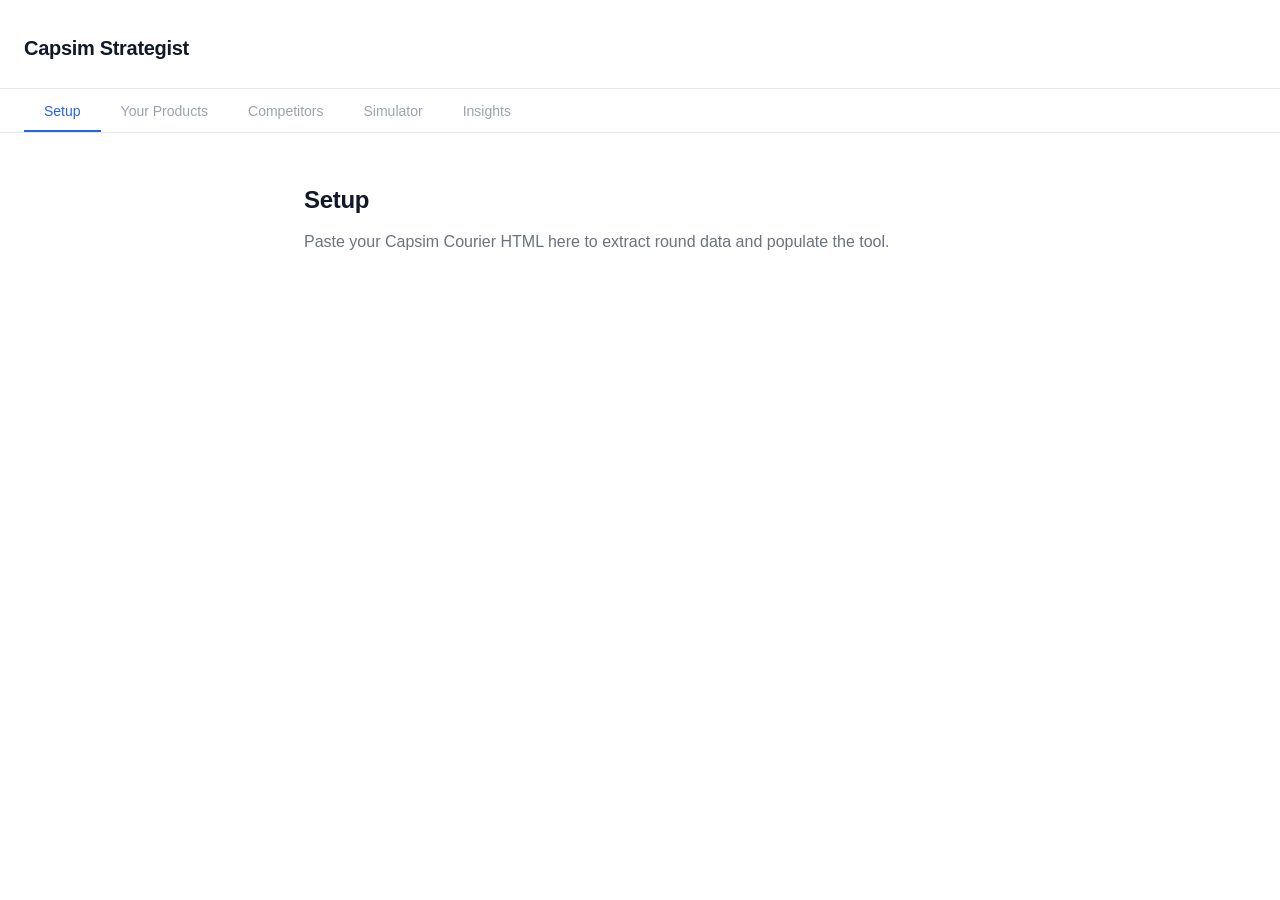
==== index.html @ ab0706ac "Layer 1: skeleton with 5 tabs, clean white styling" ====
<!DOCTYPE html>
<html lang="en">
<head>
    <meta charset="UTF-8">
    <meta name="viewport" content="width=device-width, initial-scale=1.0">
    <title>Capsim Strategist</title>
    <link rel="stylesheet" href="style.css">
</head>
<body>
    <header class="app-header">
        <h1>Capsim Strategist</h1>
    </header>

    <nav class="tab-bar">
        <button class="tab-btn active" data-tab="setup">Setup</button>
        <button class="tab-btn" data-tab="products">Your Products</button>
        <button class="tab-btn" data-tab="competitors">Competitors</button>
        <button class="tab-btn" data-tab="simulator">Simulator</button>
        <button class="tab-btn" data-tab="insights">Insights</button>
    </nav>

    <main class="tab-content">
        <section class="tab-panel active" id="tab-setup">
            <h2>Setup</h2>
            <p>Paste your Capsim Courier HTML here to extract round data and populate the tool.</p>
        </section>

        <section class="tab-panel" id="tab-products">
            <h2>Your Products</h2>
            <p>Plan your R&D specs, prices, and revision dates for each of your products.</p>
        </section>

        <section class="tab-panel" id="tab-competitors">
            <h2>Competitors</h2>
            <p>View and edit competitor product data extracted from the Courier.</p>
        </section>

        <section class="tab-panel" id="tab-simulator">
            <h2>Simulator</h2>
            <p>Watch your products on the perceptual map as segments drift month by month.</p>
        </section>

        <section class="tab-panel" id="tab-insights">
            <h2>Insights</h2>
            <p>Get ideal positioning recommendations and see how your CSS evolves over time.</p>
        </section>
    </main>

    <script src="script.js"></script>
</body>
</html>
---- style.css ----
/* ============================================
   Capsim Strategist — Clean Professional Style
   ============================================ */

*,
*::before,
*::after {
    margin: 0;
    padding: 0;
    box-sizing: border-box;
}

:root {
    --color-accent: #2563eb;
    --color-accent-light: #eff6ff;
    --color-bg: #ffffff;
    --color-surface: #ffffff;
    --color-border: #e5e7eb;
    --color-text: #111827;
    --color-text-secondary: #6b7280;
    --color-text-muted: #9ca3af;
    --radius: 8px;
}

html {
    font-size: 16px;
}

body {
    font-family: -apple-system, BlinkMacSystemFont, 'Segoe UI', Inter, Roboto, 'Helvetica Neue', Arial, sans-serif;
    background: var(--color-bg);
    color: var(--color-text);
    min-height: 100vh;
    line-height: 1.6;
}

/* --- Header --- */
.app-header {
    padding: 2rem 1.5rem 1.5rem;
    border-bottom: 1px solid var(--color-border);
}

.app-header h1 {
    font-size: 1.25rem;
    font-weight: 700;
    letter-spacing: -0.3px;
    color: var(--color-text);
}

/* --- Tab Bar --- */
.tab-bar {
    display: flex;
    gap: 0;
    padding: 0 1.5rem;
    border-bottom: 1px solid var(--color-border);
    overflow-x: auto;
    -webkit-overflow-scrolling: touch;
    scrollbar-width: none;
}

.tab-bar::-webkit-scrollbar {
    display: none;
}

.tab-btn {
    flex-shrink: 0;
    padding: 0.85rem 1.25rem;
    border: none;
    border-radius: 0;
    background: transparent;
    color: var(--color-text-muted);
    font-size: 0.875rem;
    font-weight: 500;
    cursor: pointer;
    transition: color 0.15s ease, box-shadow 0.15s ease;
    position: relative;
}

.tab-btn:hover {
    color: var(--color-text-secondary);
}

.tab-btn:focus-visible {
    outline: 2px solid var(--color-accent);
    outline-offset: -2px;
}

.tab-btn.active {
    color: var(--color-accent);
    box-shadow: inset 0 -2px 0 0 var(--color-accent);
}

/* --- Tab Content --- */
.tab-content {
    padding: 3rem 1.5rem;
    max-width: 720px;
    margin: 0 auto;
}

.tab-panel {
    display: none;
    animation: fadeIn 0.2s ease;
}

.tab-panel.active {
    display: block;
}

@keyframes fadeIn {
    from { opacity: 0; transform: translateY(4px); }
    to   { opacity: 1; transform: translateY(0); }
}

.tab-panel h2 {
    font-size: 1.5rem;
    font-weight: 700;
    letter-spacing: -0.3px;
    margin-bottom: 0.5rem;
    color: var(--color-text);
}

.tab-panel p {
    font-size: 1rem;
    color: var(--color-text-secondary);
    line-height: 1.7;
}

/* --- Responsive --- */
@media (max-width: 600px) {
    .app-header {
        padding: 1.5rem 1rem 1rem;
    }

    .app-header h1 {
        font-size: 1.1rem;
    }

    .tab-bar {
        padding: 0 1rem;
    }

    .tab-btn {
        padding: 0.75rem 1rem;
        font-size: 0.8rem;
    }

    .tab-content {
        padding: 2rem 1rem;
    }

    .tab-panel h2 {
        font-size: 1.25rem;
    }
}
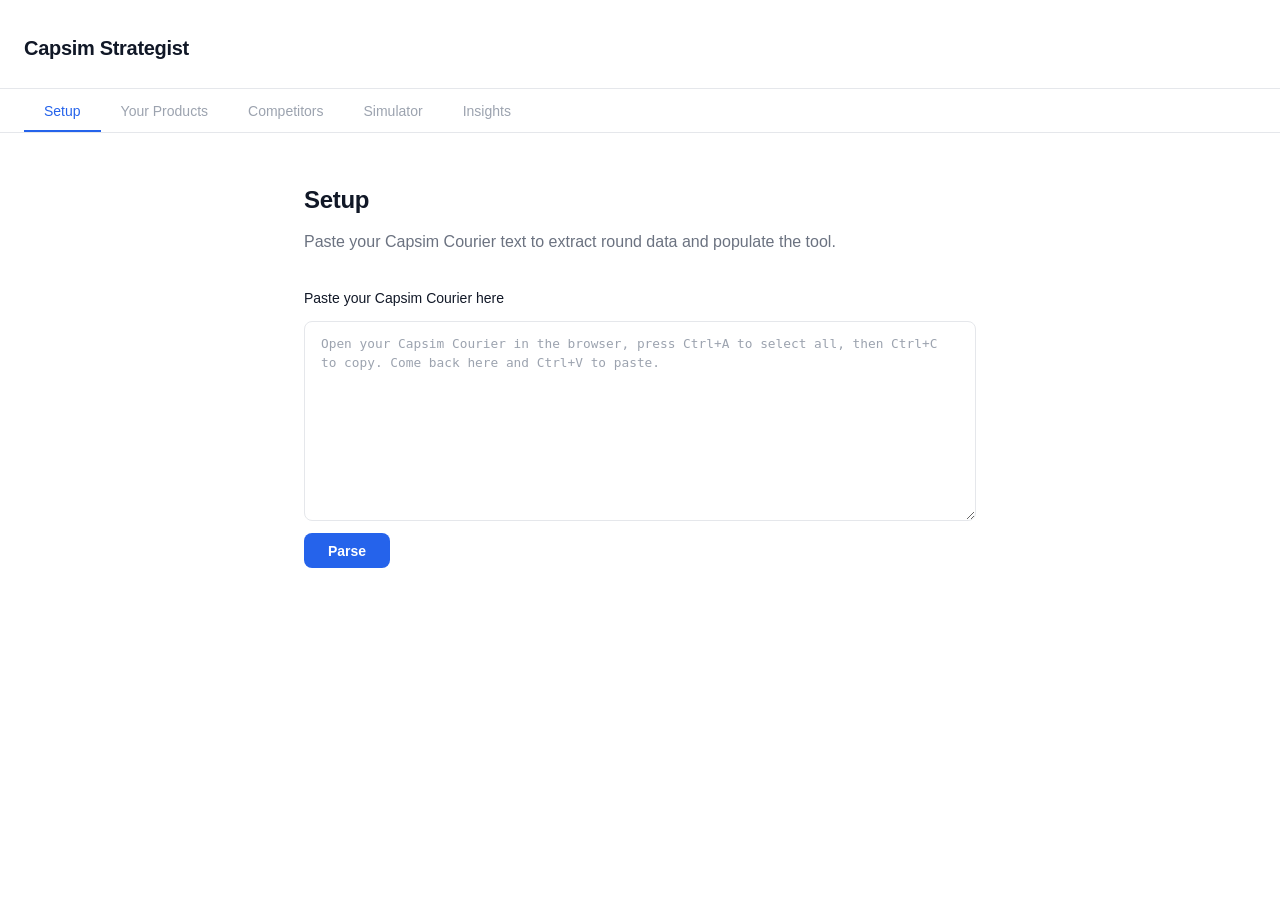
==== commit 965a6b95: "Layer 2: Setup tab with full Capsim Courier parser" ====
--- a/index.html
+++ b/index.html
@@ -22,7 +22,20 @@
     <main class="tab-content">
         <section class="tab-panel active" id="tab-setup">
             <h2>Setup</h2>
-            <p>Paste your Capsim Courier HTML here to extract round data and populate the tool.</p>
+            <p class="tab-description">Paste your Capsim Courier text to extract round data and populate the tool.</p>
+
+            <div class="setup-form">
+                <label for="courier-input" class="input-label">Paste your Capsim Courier here</label>
+                <textarea
+                    id="courier-input"
+                    class="courier-textarea"
+                    placeholder="Open your Capsim Courier in the browser, press Ctrl+A to select all, then Ctrl+C to copy. Come back here and Ctrl+V to paste."
+                    spellcheck="false"
+                ></textarea>
+                <button id="parse-btn" class="btn-primary">Parse</button>
+            </div>
+
+            <div id="parse-summary" class="parse-summary hidden"></div>
         </section>
 
         <section class="tab-panel" id="tab-products">
@@ -46,6 +59,8 @@
         </section>
     </main>
 
+    <script src="helpers.js"></script>
+    <script src="parser.js"></script>
     <script src="script.js"></script>
 </body>
-</html>+</html>
--- a/style.css
+++ b/style.css
@@ -12,6 +12,7 @@
 
 :root {
     --color-accent: #2563eb;
+    --color-accent-hover: #1d4ed8;
     --color-accent-light: #eff6ff;
     --color-bg: #ffffff;
     --color-surface: #ffffff;
@@ -19,6 +20,12 @@
     --color-text: #111827;
     --color-text-secondary: #6b7280;
     --color-text-muted: #9ca3af;
+    --color-success: #059669;
+    --color-success-bg: #ecfdf5;
+    --color-warning: #d97706;
+    --color-warning-bg: #fffbeb;
+    --color-error: #dc2626;
+    --color-error-bg: #fef2f2;
     --radius: 8px;
 }
 
@@ -125,6 +132,137 @@
     line-height: 1.7;
 }
 
+.tab-description {
+    margin-bottom: 2rem;
+}
+
+/* --- Setup Form --- */
+.setup-form {
+    display: flex;
+    flex-direction: column;
+    gap: 0.75rem;
+}
+
+.input-label {
+    font-size: 0.875rem;
+    font-weight: 500;
+    color: var(--color-text);
+}
+
+.courier-textarea {
+    width: 100%;
+    min-height: 200px;
+    padding: 0.75rem 1rem;
+    border: 1px solid var(--color-border);
+    border-radius: var(--radius);
+    font-family: 'SF Mono', 'Fira Code', 'Fira Mono', Menlo, Consolas, monospace;
+    font-size: 0.8rem;
+    line-height: 1.5;
+    color: var(--color-text);
+    background: var(--color-bg);
+    resize: vertical;
+    transition: border-color 0.15s ease, box-shadow 0.15s ease;
+}
+
+.courier-textarea:focus {
+    outline: none;
+    border-color: var(--color-accent);
+    box-shadow: 0 0 0 3px var(--color-accent-light);
+}
+
+.courier-textarea::placeholder {
+    color: var(--color-text-muted);
+}
+
+/* --- Buttons --- */
+.btn-primary {
+    align-self: flex-start;
+    padding: 0.6rem 1.5rem;
+    border: none;
+    border-radius: var(--radius);
+    background: var(--color-accent);
+    color: #ffffff;
+    font-size: 0.875rem;
+    font-weight: 600;
+    cursor: pointer;
+    transition: background 0.15s ease, transform 0.1s ease;
+}
+
+.btn-primary:hover {
+    background: var(--color-accent-hover);
+}
+
+.btn-primary:active {
+    transform: scale(0.98);
+}
+
+.btn-primary:focus-visible {
+    outline: 2px solid var(--color-accent);
+    outline-offset: 2px;
+}
+
+/* --- Parse Summary --- */
+.parse-summary {
+    margin-top: 1.5rem;
+    padding: 1.25rem 1.5rem;
+    border-radius: var(--radius);
+    font-size: 0.9rem;
+    line-height: 1.7;
+}
+
+.parse-summary.hidden {
+    display: none;
+}
+
+.parse-summary.success {
+    background: var(--color-success-bg);
+    border: 1px solid var(--color-success);
+    color: var(--color-success);
+}
+
+.parse-summary.has-warnings {
+    background: var(--color-warning-bg);
+    border: 1px solid var(--color-warning);
+    color: var(--color-text);
+}
+
+.parse-summary.error {
+    background: var(--color-error-bg);
+    border: 1px solid var(--color-error);
+    color: var(--color-error);
+}
+
+.parse-summary h3 {
+    font-size: 0.95rem;
+    font-weight: 700;
+    margin-bottom: 0.5rem;
+}
+
+.parse-summary ul {
+    list-style: none;
+    padding: 0;
+}
+
+.parse-summary li {
+    padding: 0.15rem 0;
+}
+
+.parse-summary li::before {
+    content: "✓ ";
+    font-weight: 700;
+}
+
+.parse-summary .warning-item::before {
+    content: "⚠ ";
+}
+
+.parse-summary .round-display {
+    font-size: 1rem;
+    font-weight: 700;
+    margin-bottom: 0.75rem;
+    color: var(--color-text);
+}
+
 /* --- Responsive --- */
 @media (max-width: 600px) {
     .app-header {
@@ -151,4 +289,8 @@
     .tab-panel h2 {
         font-size: 1.25rem;
     }
+
+    .courier-textarea {
+        min-height: 150px;
+    }
 }
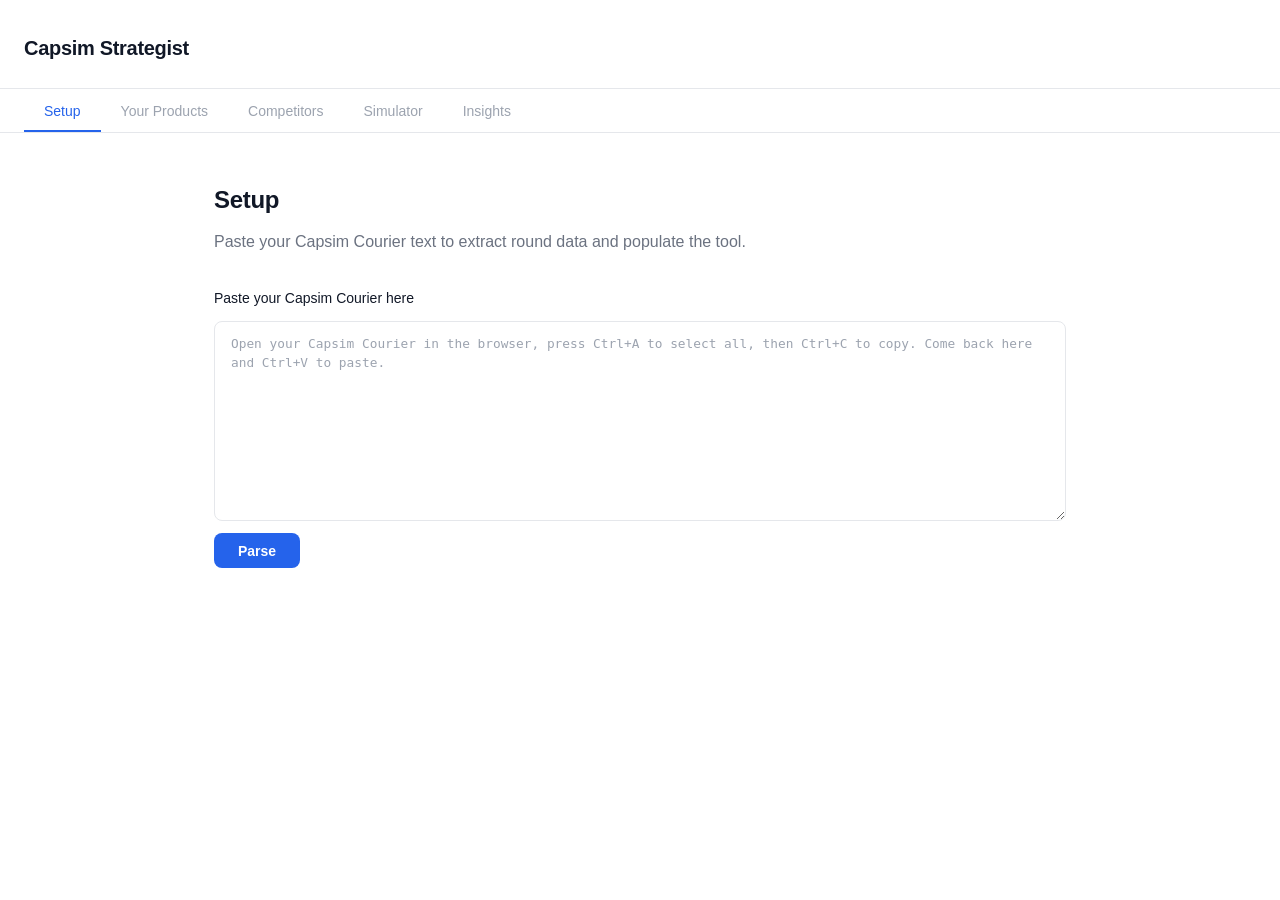
==== commit 1092211f: "Layer 3: Your Products tab with reposition planning, new product launch, and editable Competitors ta" ====
--- a/index.html
+++ b/index.html
@@ -40,12 +40,35 @@
 
         <section class="tab-panel" id="tab-products">
             <h2>Your Products</h2>
-            <p>Plan your R&D specs, prices, and revision dates for each of your products.</p>
+            <p class="tab-description">Plan R&D decisions for the upcoming round.</p>
+            <div id="products-empty" class="empty-state">Parse a Courier in the Setup tab first.</div>
+            <div id="products-content" class="hidden">
+                <div id="product-counter" class="product-counter"></div>
+                <h3 class="section-heading">Existing Products</h3>
+                <div id="products-list"></div>
+                <h3 class="section-heading">New Products to Launch</h3>
+                <div id="new-products-list"></div>
+                <button id="add-product-btn" class="btn-secondary">+ Add New Product</button>
+                <div id="new-product-form" class="new-product-form hidden"></div>
+            </div>
         </section>
 
         <section class="tab-panel" id="tab-competitors">
             <h2>Competitors</h2>
-            <p>View and edit competitor product data extracted from the Courier.</p>
+            <p class="tab-description">View and edit competitor product data.</p>
+            <div id="competitors-empty" class="empty-state">Parse a Courier in the Setup tab first.</div>
+            <div id="competitors-content" class="hidden">
+                <div class="filter-bar">
+                    <select id="filter-company"><option value="all">All Companies</option></select>
+                    <select id="filter-segment"><option value="all">All Segments</option></select>
+                </div>
+                <div class="table-wrap">
+                    <table id="competitors-table" class="data-table">
+                        <thead></thead>
+                        <tbody></tbody>
+                    </table>
+                </div>
+            </div>
         </section>
 
         <section class="tab-panel" id="tab-simulator">
@@ -61,6 +84,8 @@
 
     <script src="helpers.js"></script>
     <script src="parser.js"></script>
+    <script src="products.js"></script>
+    <script src="competitors.js"></script>
     <script src="script.js"></script>
 </body>
-</html>
+</html>
--- a/style.css
+++ b/style.css
@@ -100,7 +100,7 @@
 /* --- Tab Content --- */
 .tab-content {
     padding: 3rem 1.5rem;
-    max-width: 720px;
+    max-width: 900px;
     margin: 0 auto;
 }
 
@@ -264,6 +264,318 @@
 }
 
 /* --- Responsive --- */
+/* --- Empty State --- */
+.empty-state {
+    color: var(--color-text-muted);
+    font-style: italic;
+    padding: 2rem 0;
+}
+
+/* --- Hidden utility --- */
+.hidden {
+    display: none !important;
+}
+
+/* --- Section Headings --- */
+.section-heading {
+    font-size: 0.9rem;
+    font-weight: 600;
+    color: var(--color-text-secondary);
+    margin: 1.5rem 0 0.75rem;
+    border-bottom: 1px solid var(--color-border);
+    padding-bottom: 0.4rem;
+}
+
+/* --- Product Counter --- */
+.product-counter {
+    font-size: 0.85rem;
+    color: var(--color-text-secondary);
+    margin-bottom: 1rem;
+    padding: 0.5rem 0.75rem;
+    background: var(--color-accent-light);
+    border-radius: 4px;
+}
+
+/* --- Product Cards --- */
+.product-card {
+    border: 1px solid var(--color-border);
+    border-radius: var(--radius);
+    padding: 1.25rem;
+    margin-bottom: 1rem;
+}
+
+.product-card-header {
+    display: flex;
+    justify-content: space-between;
+    align-items: center;
+    margin-bottom: 0.75rem;
+}
+
+.product-card-title {
+    font-weight: 600;
+    font-size: 0.95rem;
+}
+
+.product-card-segment {
+    font-size: 0.8rem;
+    color: var(--color-text-muted);
+}
+
+.current-specs {
+    display: grid;
+    grid-template-columns: repeat(auto-fit, minmax(90px, 1fr));
+    gap: 0.5rem;
+    margin-bottom: 1rem;
+}
+
+.spec-item {
+    font-size: 0.8rem;
+}
+
+.spec-label {
+    color: var(--color-text-muted);
+    display: block;
+    font-size: 0.7rem;
+    text-transform: uppercase;
+    letter-spacing: 0.3px;
+}
+
+.spec-value {
+    font-weight: 600;
+}
+
+/* --- Toggle Row --- */
+.toggle-row {
+    display: flex;
+    align-items: center;
+    gap: 0.5rem;
+    margin-bottom: 0.75rem;
+}
+
+.toggle-row input[type="checkbox"] {
+    width: 1rem;
+    height: 1rem;
+}
+
+.toggle-row label {
+    font-size: 0.85rem;
+    cursor: pointer;
+    color: var(--color-text-secondary);
+}
+
+/* --- Planned Fields --- */
+.planned-fields {
+    display: grid;
+    grid-template-columns: repeat(auto-fit, minmax(100px, 1fr));
+    gap: 0.5rem;
+    margin-bottom: 0.5rem;
+}
+
+.planned-fields.disabled input {
+    opacity: 0.35;
+    pointer-events: none;
+}
+
+.planned-fields label {
+    font-size: 0.7rem;
+    color: var(--color-text-muted);
+    display: block;
+    margin-bottom: 0.15rem;
+}
+
+.planned-fields input {
+    width: 100%;
+    padding: 0.4rem 0.5rem;
+    border: 1px solid var(--color-border);
+    border-radius: 4px;
+    font-size: 0.8rem;
+}
+
+.planned-fields input:focus {
+    border-color: var(--color-accent);
+    outline: none;
+    box-shadow: 0 0 0 2px var(--color-accent-light);
+}
+
+/* --- Buttons --- */
+.btn-secondary {
+    padding: 0.5rem 1.2rem;
+    border: 1px solid var(--color-border);
+    border-radius: var(--radius);
+    background: var(--color-bg);
+    color: var(--color-text);
+    font-size: 0.85rem;
+    font-weight: 500;
+    cursor: pointer;
+    transition: border-color 0.15s ease, color 0.15s ease;
+}
+
+.btn-secondary:hover {
+    border-color: var(--color-accent);
+    color: var(--color-accent);
+}
+
+.btn-secondary:disabled {
+    opacity: 0.4;
+    pointer-events: none;
+}
+
+.btn-reset {
+    font-size: 0.75rem;
+    color: var(--color-text-muted);
+    background: none;
+    border: 1px solid var(--color-border);
+    border-radius: 4px;
+    padding: 0.3rem 0.6rem;
+    cursor: pointer;
+    transition: color 0.15s ease;
+}
+
+.btn-reset:hover {
+    color: var(--color-text);
+    border-color: var(--color-text-muted);
+}
+
+.btn-danger {
+    font-size: 0.75rem;
+    color: var(--color-error);
+    background: none;
+    border: 1px solid var(--color-error);
+    border-radius: 4px;
+    padding: 0.3rem 0.6rem;
+    cursor: pointer;
+}
+
+.btn-danger:hover {
+    background: var(--color-error-bg);
+}
+
+/* --- New Product Form --- */
+.new-product-form {
+    border: 1px solid var(--color-border);
+    border-radius: var(--radius);
+    padding: 1.25rem;
+    margin-top: 1rem;
+}
+
+.new-product-form .form-grid {
+    display: grid;
+    grid-template-columns: repeat(auto-fit, minmax(140px, 1fr));
+    gap: 0.75rem;
+}
+
+.new-product-form label {
+    font-size: 0.8rem;
+    color: var(--color-text-secondary);
+    display: block;
+    margin-bottom: 0.2rem;
+}
+
+.new-product-form input,
+.new-product-form select {
+    width: 100%;
+    padding: 0.4rem 0.5rem;
+    border: 1px solid var(--color-border);
+    border-radius: 4px;
+    font-size: 0.85rem;
+}
+
+.new-product-form input:focus,
+.new-product-form select:focus {
+    border-color: var(--color-accent);
+    outline: none;
+}
+
+.new-product-form .form-actions {
+    display: flex;
+    gap: 0.5rem;
+    margin-top: 1rem;
+}
+
+/* --- New Product Cards --- */
+.new-product-card {
+    border: 1px dashed var(--color-border);
+    border-radius: var(--radius);
+    padding: 0.75rem 1rem;
+    margin-bottom: 0.75rem;
+    display: flex;
+    justify-content: space-between;
+    align-items: center;
+}
+
+.new-product-card .npc-info {
+    font-size: 0.85rem;
+}
+
+.new-product-card .npc-name {
+    font-weight: 600;
+}
+
+/* --- Competitors Table --- */
+.filter-bar {
+    display: flex;
+    gap: 0.75rem;
+    margin-bottom: 1rem;
+}
+
+.filter-bar select {
+    padding: 0.4rem 0.75rem;
+    border: 1px solid var(--color-border);
+    border-radius: 4px;
+    font-size: 0.85rem;
+    background: var(--color-bg);
+}
+
+.table-wrap {
+    overflow-x: auto;
+}
+
+.data-table {
+    width: 100%;
+    border-collapse: collapse;
+    font-size: 0.8rem;
+}
+
+.data-table th {
+    text-align: left;
+    padding: 0.5rem 0.6rem;
+    border-bottom: 2px solid var(--color-border);
+    font-weight: 600;
+    color: var(--color-text-secondary);
+    white-space: nowrap;
+}
+
+.data-table td {
+    padding: 0.45rem 0.6rem;
+    border-bottom: 1px solid var(--color-border);
+    white-space: nowrap;
+}
+
+.data-table tr:hover {
+    background: var(--color-accent-light);
+}
+
+.data-table tr.modified {
+    border-left: 3px solid var(--color-accent);
+}
+
+.data-table td.editable {
+    cursor: pointer;
+}
+
+.data-table td.editable:hover {
+    background: #f0f4ff;
+}
+
+.data-table td.editing input {
+    width: 100%;
+    padding: 0.2rem 0.3rem;
+    border: 1px solid var(--color-accent);
+    border-radius: 3px;
+    font-size: 0.8rem;
+}
+
+/* --- Responsive --- */
 @media (max-width: 600px) {
     .app-header {
         padding: 1.5rem 1rem 1rem;
@@ -293,4 +605,16 @@
     .courier-textarea {
         min-height: 150px;
     }
-}+
+    .product-card {
+        padding: 1rem;
+    }
+
+    .current-specs {
+        grid-template-columns: repeat(3, 1fr);
+    }
+
+    .planned-fields {
+        grid-template-columns: repeat(2, 1fr);
+    }
+}
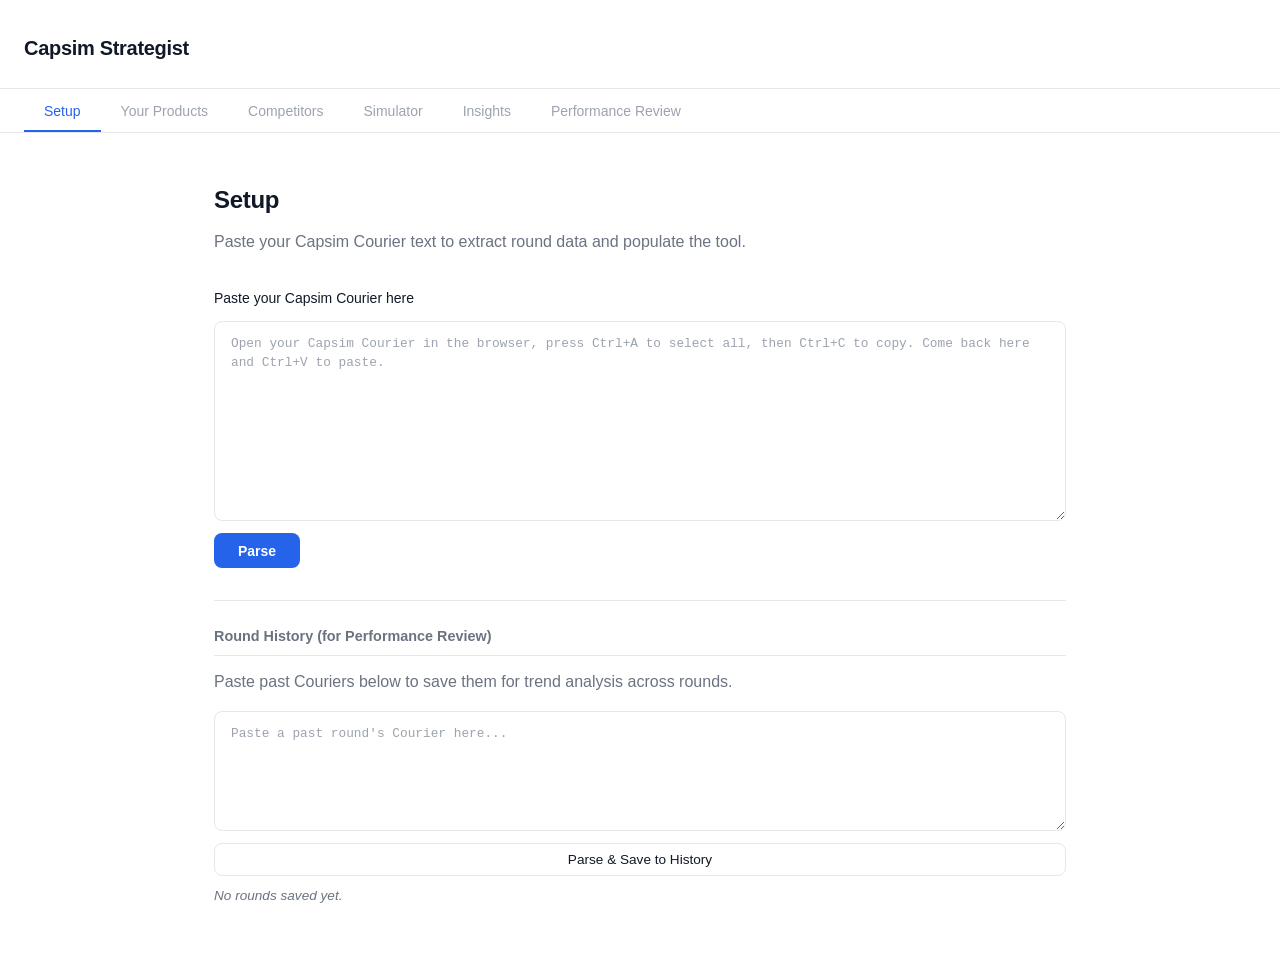
==== commit 6efbca0c: "Layer 9 Pass 2: Performance Review tab - trend chart, comparison table, deterministic insights, roun" ====
--- a/index.html
+++ b/index.html
@@ -17,6 +17,7 @@
         <button class="tab-btn" data-tab="competitors">Competitors</button>
         <button class="tab-btn" data-tab="simulator">Simulator</button>
         <button class="tab-btn" data-tab="insights">Insights</button>
+        <button class="tab-btn" data-tab="performance">Performance Review</button>
     </nav>
 
     <main class="tab-content">
@@ -36,6 +37,16 @@
             </div>
 
             <div id="parse-summary" class="parse-summary hidden"></div>
+
+            <hr class="section-divider">
+            <h3 class="section-heading">Round History (for Performance Review)</h3>
+            <p class="tab-description" style="margin-bottom:1rem">Paste past Couriers below to save them for trend analysis across rounds.</p>
+            <div class="setup-form">
+                <textarea id="history-input" class="courier-textarea" style="min-height:120px" placeholder="Paste a past round's Courier here..." spellcheck="false"></textarea>
+                <button id="history-save-btn" class="btn-secondary">Parse &amp; Save to History</button>
+            </div>
+            <div id="history-status" class="parse-summary hidden"></div>
+            <div id="history-list"></div>
         </section>
 
         <section class="tab-panel" id="tab-products">
@@ -73,12 +84,75 @@
 
         <section class="tab-panel" id="tab-simulator">
             <h2>Simulator</h2>
-            <p>Watch your products on the perceptual map as segments drift month by month.</p>
+            <p class="tab-description" id="sim-subtitle">Watch your products on the perceptual map as segments drift month by month.</p>
+            <div id="simulator-empty" class="empty-state">Parse a Courier in the Setup tab first.</div>
+            <div id="simulator-content" class="hidden">
+                <div class="map-container">
+                    <svg id="perceptual-map" viewBox="0 0 600 600" preserveAspectRatio="xMidYMid meet"></svg>
+                </div>
+                <div class="map-legend">
+                    <span class="legend-item"><span class="legend-dot legend-andrews"></span> Andrews</span>
+                    <span class="legend-item"><span class="legend-dot legend-competitor"></span> Competitors</span>
+                    <span class="legend-item"><span class="legend-marker">&#9650;</span> Ideal spot</span>
+                    <label class="legend-item legend-toggle">
+                        <input type="checkbox" id="hide-competitors-toggle">
+                        <span>Hide competitors</span>
+                    </label>
+                </div>
+                <div class="time-controls">
+                    <div class="time-controls-row">
+                        <button id="play-btn" class="btn-play">&#9654; Play</button>
+                        <span id="month-label" class="month-label">January, Round 3</span>
+                    </div>
+                    <div class="scrubber-wrap">
+                        <input type="range" id="month-scrubber" min="0" max="72" value="0" step="1" class="scrubber">
+                    </div>
+                    <div id="year-markers" class="year-markers"></div>
+                </div>
+                <div class="css-panel" id="css-panel">
+                    <div class="css-panel-header">
+                        <label for="focus-product">Product Focus</label>
+                        <select id="focus-product"></select>
+                    </div>
+                    <div class="css-panel-body" id="css-panel-body">
+                        <div class="css-score-row">
+                            <span class="css-total-label">CSS Score:</span>
+                            <span id="css-total" class="css-total-value">0 / 100</span>
+                        </div>
+                        <div class="css-score-row">
+                            <span class="css-total-label">Demand Share:</span>
+                            <span id="css-demand" class="css-total-value">0%</span>
+                        </div>
+                        <div class="css-breakdown" id="css-breakdown"></div>
+                    </div>
+                </div>
+            </div>
         </section>
 
         <section class="tab-panel" id="tab-insights">
             <h2>Insights</h2>
-            <p>Get ideal positioning recommendations and see how your CSS evolves over time.</p>
+            <p class="tab-description">Strategic analysis and positioning recommendations.</p>
+            <div id="insights-empty" class="empty-state">Parse a Courier in the Setup tab first.</div>
+            <div id="insights-content" class="hidden">
+                <h3 class="section-heading">Product Health Cards</h3>
+                <div id="insights-cards"></div>
+                <h3 class="section-heading">Ideal Position Analysis</h3>
+                <div id="insights-ideal-table"></div>
+                <h3 class="section-heading">AI Strategy Coach (powered by Gemini)</h3>
+                <p class="ai-description">Optional — provide your own free Gemini API key for AI-powered strategy analysis. Your key is stored only in this browser session and never sent anywhere except Google's Gemini API.</p>
+                <div class="ai-key-row">
+                    <input type="password" id="gemini-key" placeholder="Paste Gemini API key" class="ai-key-input">
+                    <a href="https://aistudio.google.com/app/apikey" target="_blank" rel="noopener" class="ai-key-link">Get a free key &rarr;</a>
+                </div>
+                <button id="ai-generate-btn" class="btn-primary">Generate AI Strategy Analysis</button>
+                <div id="ai-response" class="ai-response hidden"></div>
+            </div>
+        </section>
+        <section class="tab-panel" id="tab-performance">
+            <h2>Performance Review</h2>
+            <p class="tab-description">Track trends and analyse performance across saved rounds.</p>
+            <div id="performance-empty" class="empty-state">Save at least 2 rounds in the Setup tab's Round History section to enable Performance Review.</div>
+            <div id="performance-content" class="hidden"></div>
         </section>
     </main>
 
@@ -86,6 +160,10 @@
     <script src="parser.js"></script>
     <script src="products.js"></script>
     <script src="competitors.js"></script>
+    <script src="simulation.js"></script>
+    <script src="simulator.js"></script>
+    <script src="insights.js"></script>
+    <script src="performance.js"></script>
     <script src="script.js"></script>
 </body>
 </html>
--- a/style.css
+++ b/style.css
@@ -264,6 +264,25 @@
 }
 
 /* --- Responsive --- */
+/* Section divider */
+.section-divider {
+    border: none;
+    border-top: 1px solid var(--color-border);
+    margin: 2rem 0 1rem;
+}
+
+/* History items */
+.history-item {
+    display: flex;
+    justify-content: space-between;
+    align-items: center;
+    padding: 0.4rem 0.75rem;
+    margin-bottom: 0.4rem;
+    border: 1px solid var(--color-border);
+    border-radius: 4px;
+    font-size: 0.85rem;
+}
+
 /* --- Empty State --- */
 .empty-state {
     color: var(--color-text-muted);
@@ -575,6 +594,498 @@
     font-size: 0.8rem;
 }
 
+/* --- Perceptual Map --- */
+.map-container {
+    width: 100%;
+    max-width: 80vw;
+    margin: 0 auto 1rem;
+}
+
+@media (min-width: 900px) {
+    .map-container {
+        max-width: 720px;
+    }
+}
+
+.map-container svg {
+    width: 100%;
+    height: auto;
+    display: block;
+    border: 1px solid var(--color-border);
+    border-radius: var(--radius);
+    background: #fafafa;
+}
+
+.map-legend {
+    display: flex;
+    gap: 1.5rem;
+    justify-content: center;
+    font-size: 0.8rem;
+    color: var(--color-text-secondary);
+    margin-bottom: 1rem;
+}
+
+.legend-item {
+    display: flex;
+    align-items: center;
+    gap: 0.3rem;
+}
+
+.legend-dot {
+    width: 10px;
+    height: 10px;
+    border-radius: 50%;
+    display: inline-block;
+}
+
+.legend-andrews {
+    background: #2563eb;
+    border: 2px solid #ffffff;
+    box-shadow: 0 0 0 1px #2563eb;
+}
+
+.legend-competitor {
+    background: #9ca3af;
+}
+
+.legend-marker {
+    color: #111827;
+    font-size: 0.7rem;
+}
+
+.time-placeholder {
+    text-align: center;
+    font-style: italic;
+    color: var(--color-text-muted);
+    font-size: 0.85rem;
+    margin-top: 1rem;
+}
+
+/* Legend toggle */
+.legend-toggle {
+    margin-left: 0.5rem;
+    cursor: pointer;
+}
+
+.legend-toggle input[type="checkbox"] {
+    width: 0.85rem;
+    height: 0.85rem;
+    margin: 0;
+}
+
+/* Ideal markers */
+.ideal-marker {
+    pointer-events: auto;
+}
+
+/* SVG product dots */
+.product-dot {
+    cursor: pointer;
+    transition: r 0.15s ease;
+}
+
+.product-dot:hover {
+    filter: brightness(1.1);
+}
+
+.andrews-dot:hover {
+    r: 10;
+}
+
+.competitor-dot:hover {
+    r: 7;
+}
+
+/* --- Time Controls --- */
+.time-controls {
+    margin-top: 1.25rem;
+    padding: 1rem;
+    border: 1px solid var(--color-border);
+    border-radius: var(--radius);
+}
+
+.time-controls-row {
+    display: flex;
+    align-items: center;
+    gap: 1rem;
+    margin-bottom: 0.75rem;
+}
+
+.btn-play {
+    padding: 0.4rem 1rem;
+    border: 1px solid var(--color-accent);
+    border-radius: var(--radius);
+    background: var(--color-accent-light);
+    color: var(--color-accent);
+    font-size: 0.85rem;
+    font-weight: 600;
+    cursor: pointer;
+}
+
+.btn-play:hover {
+    background: var(--color-accent);
+    color: #ffffff;
+}
+
+.month-label {
+    font-size: 0.85rem;
+    font-weight: 500;
+    color: var(--color-text-secondary);
+}
+
+.scrubber-wrap {
+    display: flex;
+    align-items: center;
+    gap: 0.5rem;
+}
+
+.scrub-label {
+    font-size: 0.75rem;
+    color: var(--color-text-muted);
+}
+
+.scrubber {
+    flex: 1;
+    height: 6px;
+    cursor: pointer;
+}
+
+/* --- Year Markers --- */
+.year-markers {
+    position: relative;
+    height: 1.5rem;
+    margin-top: 0.25rem;
+}
+
+.year-marker {
+    position: absolute;
+    font-size: 0.7rem;
+    color: var(--color-text-muted);
+    cursor: pointer;
+    padding: 0.15rem 0.3rem;
+    border-radius: 3px;
+    transition: color 0.15s ease, font-weight 0.15s ease;
+}
+
+.year-marker:hover {
+    color: var(--color-accent);
+}
+
+.year-marker.active {
+    color: var(--color-accent);
+    font-weight: 700;
+}
+
+/* --- CSS Panel --- */
+.css-panel {
+    margin-top: 1.25rem;
+    padding: 1rem;
+    border: 1px solid var(--color-border);
+    border-radius: var(--radius);
+}
+
+.css-panel-header {
+    display: flex;
+    align-items: center;
+    gap: 0.75rem;
+    margin-bottom: 1rem;
+}
+
+.css-panel-header label {
+    font-size: 0.8rem;
+    font-weight: 600;
+    color: var(--color-text-secondary);
+}
+
+.css-panel-header select {
+    padding: 0.3rem 0.6rem;
+    border: 1px solid var(--color-border);
+    border-radius: 4px;
+    font-size: 0.85rem;
+}
+
+.css-score-row {
+    display: flex;
+    justify-content: space-between;
+    align-items: center;
+    margin-bottom: 0.4rem;
+}
+
+.css-total-label {
+    font-size: 0.85rem;
+    color: var(--color-text-secondary);
+}
+
+.css-total-value {
+    font-size: 0.95rem;
+    font-weight: 700;
+    color: var(--color-text);
+}
+
+.css-breakdown {
+    margin-top: 0.75rem;
+}
+
+.css-bar-row {
+    display: flex;
+    align-items: center;
+    gap: 0.5rem;
+    margin-bottom: 0.4rem;
+}
+
+.css-bar-label {
+    font-size: 0.75rem;
+    color: var(--color-text-muted);
+    min-width: 100px;
+}
+
+.css-bar {
+    flex: 1;
+    height: 8px;
+    background: var(--color-border);
+    border-radius: 4px;
+    overflow: hidden;
+}
+
+.css-bar-fill {
+    height: 100%;
+    background: var(--color-accent);
+    border-radius: 4px;
+    transition: width 0.3s ease;
+}
+
+.css-bar-score {
+    font-size: 0.7rem;
+    color: var(--color-text-muted);
+    min-width: 50px;
+    text-align: right;
+}
+
+/* --- SVG Animation Transitions --- */
+#perceptual-map.animating .segment-group,
+#perceptual-map.animating .ideal-group {
+    transition: transform 800ms ease;
+}
+
+#perceptual-map.animating .just-repositioned {
+    transition: transform 1500ms ease;
+}
+
+/* Reposition pulse animation */
+.just-repositioned circle:first-child {
+    animation: reposPulse 1.5s ease;
+}
+
+@keyframes reposPulse {
+    0% { r: 8; }
+    30% { r: 12; fill: #60a5fa; }
+    100% { r: 8; fill: #2563eb; }
+}
+
+/* --- Revision Timeline --- */
+.revision-timeline {
+    margin: 0.75rem 0;
+    padding-left: 0.75rem;
+    border-left: 2px solid var(--color-border);
+}
+
+.revision-mini-card {
+    display: flex;
+    justify-content: space-between;
+    align-items: center;
+    padding: 0.5rem 0.75rem;
+    margin-bottom: 0.5rem;
+    border: 1px solid var(--color-border);
+    border-radius: 4px;
+    font-size: 0.8rem;
+}
+
+.rev-info {
+    flex: 1;
+}
+
+.rev-date {
+    font-weight: 600;
+    color: var(--color-accent);
+}
+
+.rev-actions {
+    display: flex;
+    gap: 0.4rem;
+    margin-left: 0.5rem;
+}
+
+/* Revision note */
+.revision-note {
+    font-size: 0.75rem;
+    color: var(--color-warning);
+    font-style: italic;
+    margin-top: 0.4rem;
+}
+
+/* --- Insights Tab --- */
+.insight-card {
+    border: 1px solid var(--color-border);
+    border-radius: var(--radius);
+    padding: 1rem 1.25rem;
+    margin-bottom: 0.75rem;
+    border-left: 4px solid var(--color-border);
+}
+
+.insight-card.status-healthy { border-left-color: var(--color-success); }
+.insight-card.status-watch { border-left-color: var(--color-warning); }
+.insight-card.status-critical { border-left-color: var(--color-error); }
+
+.insight-card-header {
+    display: flex;
+    justify-content: space-between;
+    align-items: center;
+    margin-bottom: 0.5rem;
+}
+
+.insight-card-title { font-weight: 600; font-size: 0.9rem; }
+.insight-status { font-size: 0.8rem; font-weight: 600; }
+.insight-css-row { font-size: 0.85rem; color: var(--color-text-secondary); margin-bottom: 0.4rem; }
+.insight-drop { color: var(--color-error); font-weight: 600; }
+.insight-recommendation { font-size: 0.85rem; color: var(--color-text); margin-bottom: 0.3rem; }
+.insight-revision-note { font-size: 0.8rem; color: var(--color-success); font-style: italic; }
+
+/* AI Coach */
+.ai-description { font-size: 0.85rem; color: var(--color-text-muted); margin-bottom: 1rem; }
+
+.ai-key-row {
+    display: flex;
+    align-items: center;
+    gap: 0.75rem;
+    margin-bottom: 0.75rem;
+}
+
+.ai-key-input {
+    flex: 1;
+    max-width: 320px;
+    padding: 0.4rem 0.6rem;
+    border: 1px solid var(--color-border);
+    border-radius: 4px;
+    font-size: 0.85rem;
+}
+
+.ai-key-link { font-size: 0.8rem; color: var(--color-accent); }
+
+.ai-response {
+    margin-top: 1rem;
+    padding: 1rem 1.25rem;
+    border: 1px solid var(--color-border);
+    border-radius: var(--radius);
+    background: #f9fafb;
+    max-height: 500px;    /* prevents long AI responses from hijacking page layout */
+    overflow-y: auto;     /* shows scrollbar only when content exceeds max-height */
+}
+
+.ai-response-text { font-size: 0.9rem; line-height: 1.7; color: var(--color-text); }
+.ai-loading { font-style: italic; color: var(--color-text-muted); }
+.ai-error { color: var(--color-error); font-size: 0.85rem; }
+
+/* --- Performance Review --- */
+.perf-filter-row {
+    display: flex;
+    align-items: center;
+    gap: 0.75rem;
+    margin-bottom: 1.5rem;
+    flex-wrap: wrap;
+}
+
+.perf-filter-label {
+    font-size: 0.85rem;
+    font-weight: 500;
+    color: var(--color-text-secondary);
+}
+
+.perf-pill {
+    display: inline-flex;
+    align-items: center;
+    gap: 0.3rem;
+    padding: 0.25rem 0.6rem;
+    border: 1px solid var(--color-border);
+    border-radius: 999px;
+    font-size: 0.8rem;
+    cursor: pointer;
+    transition: border-color 0.15s ease;
+}
+
+.perf-pill:hover {
+    border-color: var(--color-accent);
+}
+
+.perf-pill input[type="checkbox"] {
+    width: 0.85rem;
+    height: 0.85rem;
+    margin: 0;
+}
+
+.perf-chart-controls {
+    margin-bottom: 0.75rem;
+    font-size: 0.85rem;
+}
+
+.perf-chart-controls select {
+    padding: 0.3rem 0.6rem;
+    border: 1px solid var(--color-border);
+    border-radius: 4px;
+    font-size: 0.85rem;
+    margin-left: 0.4rem;
+}
+
+.perf-chart-svg {
+    width: 100%;
+    max-width: 600px;
+    height: auto;
+    display: block;
+    border: 1px solid var(--color-border);
+    border-radius: var(--radius);
+    background: #fafafa;
+    margin-bottom: 1rem;
+}
+
+.perf-insights-list {
+    list-style: none;
+    padding: 0;
+    font-size: 0.85rem;
+    color: var(--color-text-secondary);
+}
+
+.perf-insights-list li {
+    padding: 0.3rem 0;
+    border-bottom: 1px solid var(--color-border);
+}
+
+.perf-insights-list li:last-child {
+    border-bottom: none;
+}
+
+.perf-round-card {
+    border: 1px solid var(--color-border);
+    border-radius: var(--radius);
+    padding: 1rem;
+    margin-bottom: 0.75rem;
+}
+
+.perf-round-card-header {
+    font-weight: 600;
+    font-size: 0.9rem;
+    margin-bottom: 0.4rem;
+}
+
+.perf-round-card-body {
+    font-size: 0.85rem;
+    color: var(--color-text-secondary);
+    line-height: 1.6;
+}
+
+.perf-warning {
+    color: var(--color-warning);
+    font-weight: 500;
+}
+
 /* --- Responsive --- */
 @media (max-width: 600px) {
     .app-header {
@@ -586,16 +1097,18 @@
     }
 
     .tab-bar {
-        padding: 0 1rem;
+        padding: 0 0.5rem;
     }
 
     .tab-btn {
-        padding: 0.75rem 1rem;
-        font-size: 0.8rem;
+        padding: 0.75rem 0.7rem;
+        font-size: 0.75rem;
+        /* min-height ensures 44px touch target */
+        min-height: 44px;
     }
 
     .tab-content {
-        padding: 2rem 1rem;
+        padding: 1.5rem 0.75rem;
     }
 
     .tab-panel h2 {
@@ -617,4 +1130,39 @@
     .planned-fields {
         grid-template-columns: repeat(2, 1fr);
     }
-}
+
+    /* Ensure all small buttons meet 44px touch target */
+    .btn-reset,
+    .btn-danger,
+    .btn-secondary,
+    .btn-play {
+        min-height: 44px;
+        min-width: 44px;
+        display: inline-flex;
+        align-items: center;
+        justify-content: center;
+    }
+
+    /* Larger toggle checkbox for touch */
+    .toggle-row input[type="checkbox"],
+    .legend-toggle input[type="checkbox"] {
+        width: 1.375rem;
+        height: 1.375rem;
+    }
+
+    /* Legend wraps on narrow screens */
+    .map-legend {
+        flex-wrap: wrap;
+        gap: 0.75rem;
+    }
+
+    /* AI key row stacks vertically on mobile */
+    .ai-key-row {
+        flex-direction: column;
+        align-items: stretch;
+    }
+
+    .ai-key-input {
+        max-width: 100%;
+    }
+}
